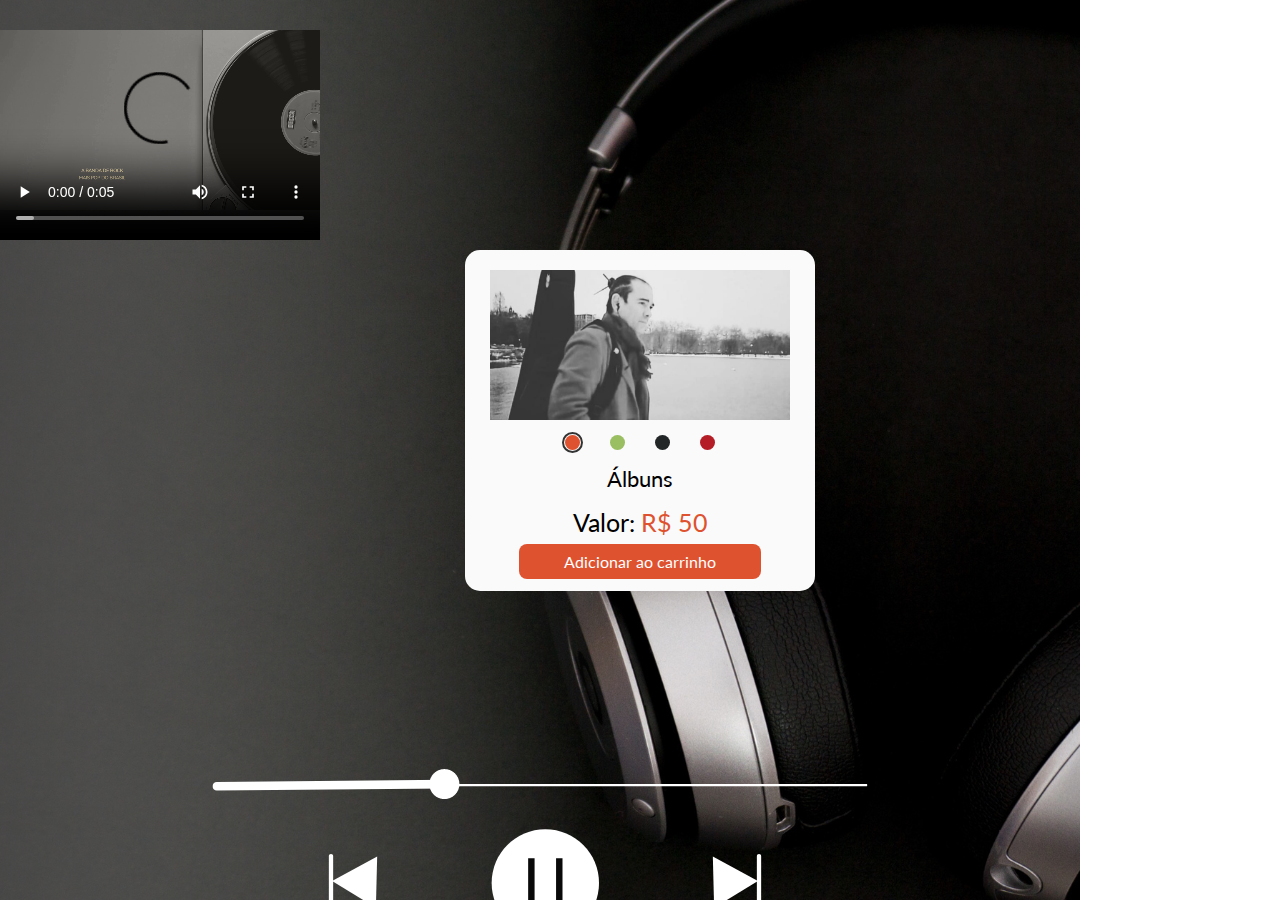
==== index.html @ f75fc334 "Update index.html" ====
<!DOCTYPE html>
<html lang="en">
<head>
    <meta charset="UTF-8">
    <meta http-equiv="X-UA-Compatible" content="IE=edge">
    <meta name="viewport" content="width=device-width, initial-scale=1.0">
    <link rel="stylesheet" href="styles.css">
    <title>A banda de rock mais pop do mundo</title>
</head>

    <body>

<video width="320" height="240" controls>
  <source src="movie.mp4" type="video/mp4">
  </video>
        
   <div class="container">
       <div class="product">
           <div class="image">
               <img class="product-image" src="loran1.png" alt="">
           </div>
           <div class="color">
               <span class="orange active" data-image="loran1.png" data-color="#DE522F"></span>
               <span class="green" data-image="loran2.png" data-color="#9ABE62"></span>
               <span class="black" data-image="loran3.png" data-color="#222627"></span>
               <span class="red" data-image="loran4.png" data-color="#B41D26"></span>
           </div>
           <div class="title">
               Álbuns
           </div>   
           <div class="detail">
               <p>Valor: <span>R$ 50</span></p>
               <a href="#">Adicionar ao carrinho</a>
           </div>
       </div>
   </div>

   <script src="https://cdnjs.cloudflare.com/ajax/libs/jquery/3.6.0/jquery.min.js" integrity="sha512-894YE6QWD5I59HgZOGReFYm4dnWc1Qt5NtvYSaNcOP+u1T9qYdvdihz0PPSiiqn/+/3e7Jo4EaG7TubfWGUrMQ==" crossorigin="anonymous" referrerpolicy="no-referrer"></script>

   <script>
       $(".color span").click(function(){

        $(".color span").removeClass("active");
        $(this).addClass("active");
        $(".detail span").css("color",$(this).attr("data-color"));
        $(".detail a").css("background",$(this).attr("data-color"));
        $(".product-image").attr("src",$(this).attr("data-image"));
        $("body").css("background",$(this).attr("data-color"));
       });
   </script>

</body>
</html>
---- styles.css ----
@import url('https://fonts.googleapis.com/css2?family=Lato:ital,wght@0,100;0,300;0,400;0,700;0,900;1,100;1,300;1,400;1,700;1,900&display=swap');

*{
    margin: 0;
    padding: 0;
    box-sizing: border-box;
    font-family: 'Lato', sans-serif;
}

body{
    width: 100%;
    height: 100vh;
    position: relative;
    background: url(loranfone.png);
    background-size: auto;
    background-repeat: no-repeat;
}

.container{
    width: 350px;
    height: 400px;
    position: absolute;
    left: 50%;
    top: 50%;
    transform: translate(-50%,-50%);
}

.container .product{
    background: #fafafa;
    padding: 20px;
    text-align: center;
    border-radius: 15px;
}

.container .product .image{
    width: 300px;
    height: 150px;
    margin: auto;
}

.container .product .image .product-image{
    width: 100%;
    height: 100%;
    object-fit: contain;
    transition: 0.8s linear;
}

.container .product .color{
    display: flex;
    align-items:center ;
    justify-content: center;
    margin: 15px;
}

.container .product .color span{
    width: 15px;
    height: 15px;
    margin: 0 15px;
    border-radius: 50%;
    background: #DE522F;
    cursor: pointer;
    position: relative;
}

.container .product .color .green{
    background: #9ABE62;
}

.container .product .color .black{
    background: #222627;
}

.container .product .color .red{
    background: #B41D26;
}

.container .product .color .orange{
    background: #DE522F;
}

.container .product .color .active::after{
    content: "";
    width: 17px;
    height: 17px;
    border-radius: 50%;
    border: 2px solid #333;
    position: absolute;
    left: -3px;
    top: -3px;
}

.container .product .title{
    font-size: 22px;
    text-align: center;
}

.container .product .detail{
    text-align: center;
}

.container .product .detail p{
    margin: 15px;
    font-size: 25px;
}

.container .product .detail p span{
    color: #DE522F;
}

.container .product .detail a{
    text-decoration: none;
    background: #DE522F;
    padding: 8px 45px;
    border-radius: 8px;
    color: white;
    margin: 15px;
}
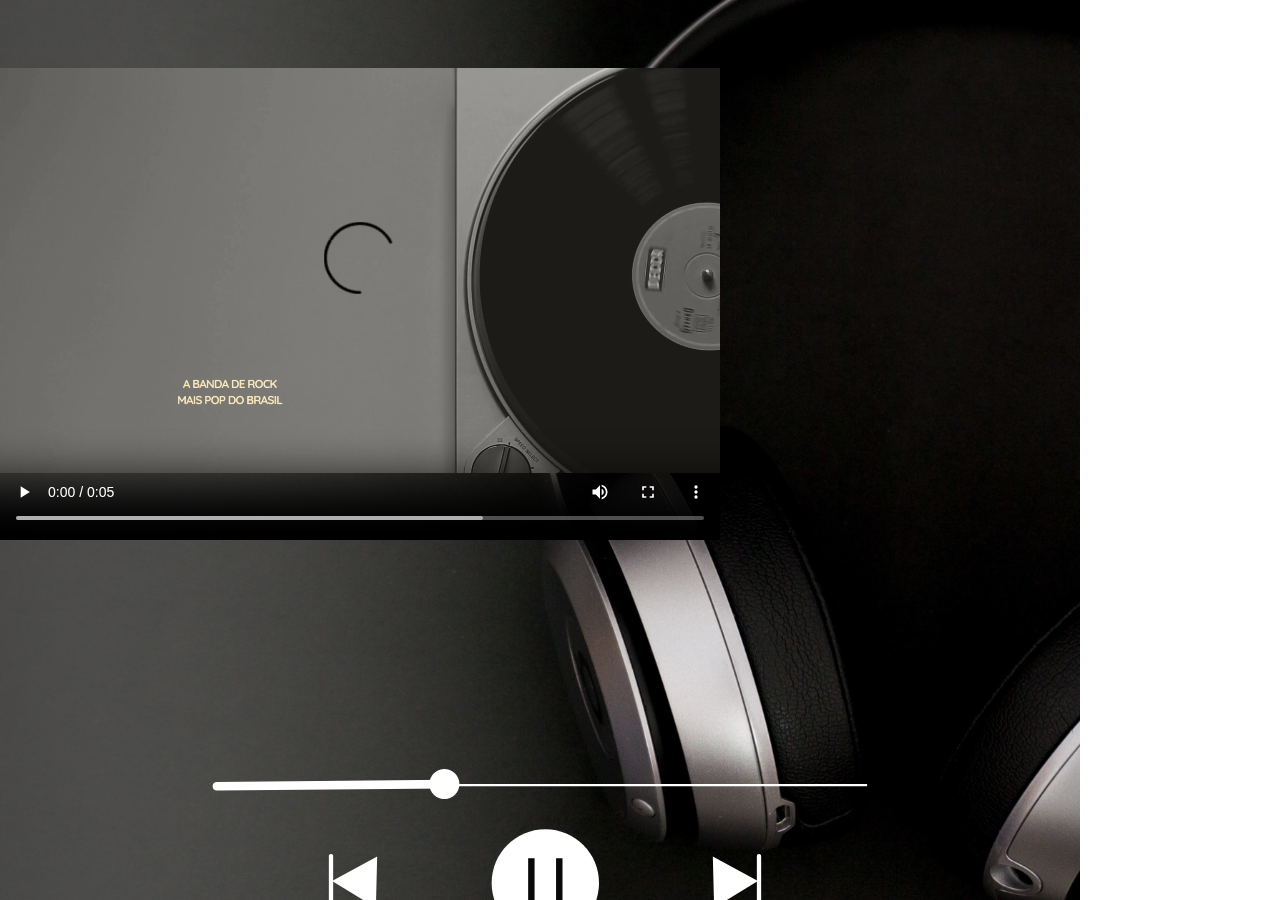
==== commit 1ee306e7: "Update index.html" ====
--- a/index.html
+++ b/index.html
@@ -10,44 +10,6 @@
 
     <body>
 
-<video width="320" height="240" controls>
+<video width="720" height="540" controls>
   <source src="movie.mp4" type="video/mp4">
   </video>
-        
-   <div class="container">
-       <div class="product">
-           <div class="image">
-               <img class="product-image" src="loran1.png" alt="">
-           </div>
-           <div class="color">
-               <span class="orange active" data-image="loran1.png" data-color="#DE522F"></span>
-               <span class="green" data-image="loran2.png" data-color="#9ABE62"></span>
-               <span class="black" data-image="loran3.png" data-color="#222627"></span>
-               <span class="red" data-image="loran4.png" data-color="#B41D26"></span>
-           </div>
-           <div class="title">
-               Álbuns
-           </div>   
-           <div class="detail">
-               <p>Valor: <span>R$ 50</span></p>
-               <a href="#">Adicionar ao carrinho</a>
-           </div>
-       </div>
-   </div>
-
-   <script src="https://cdnjs.cloudflare.com/ajax/libs/jquery/3.6.0/jquery.min.js" integrity="sha512-894YE6QWD5I59HgZOGReFYm4dnWc1Qt5NtvYSaNcOP+u1T9qYdvdihz0PPSiiqn/+/3e7Jo4EaG7TubfWGUrMQ==" crossorigin="anonymous" referrerpolicy="no-referrer"></script>
-
-   <script>
-       $(".color span").click(function(){
-
-        $(".color span").removeClass("active");
-        $(this).addClass("active");
-        $(".detail span").css("color",$(this).attr("data-color"));
-        $(".detail a").css("background",$(this).attr("data-color"));
-        $(".product-image").attr("src",$(this).attr("data-image"));
-        $("body").css("background",$(this).attr("data-color"));
-       });
-   </script>
-
-</body>
-</html>
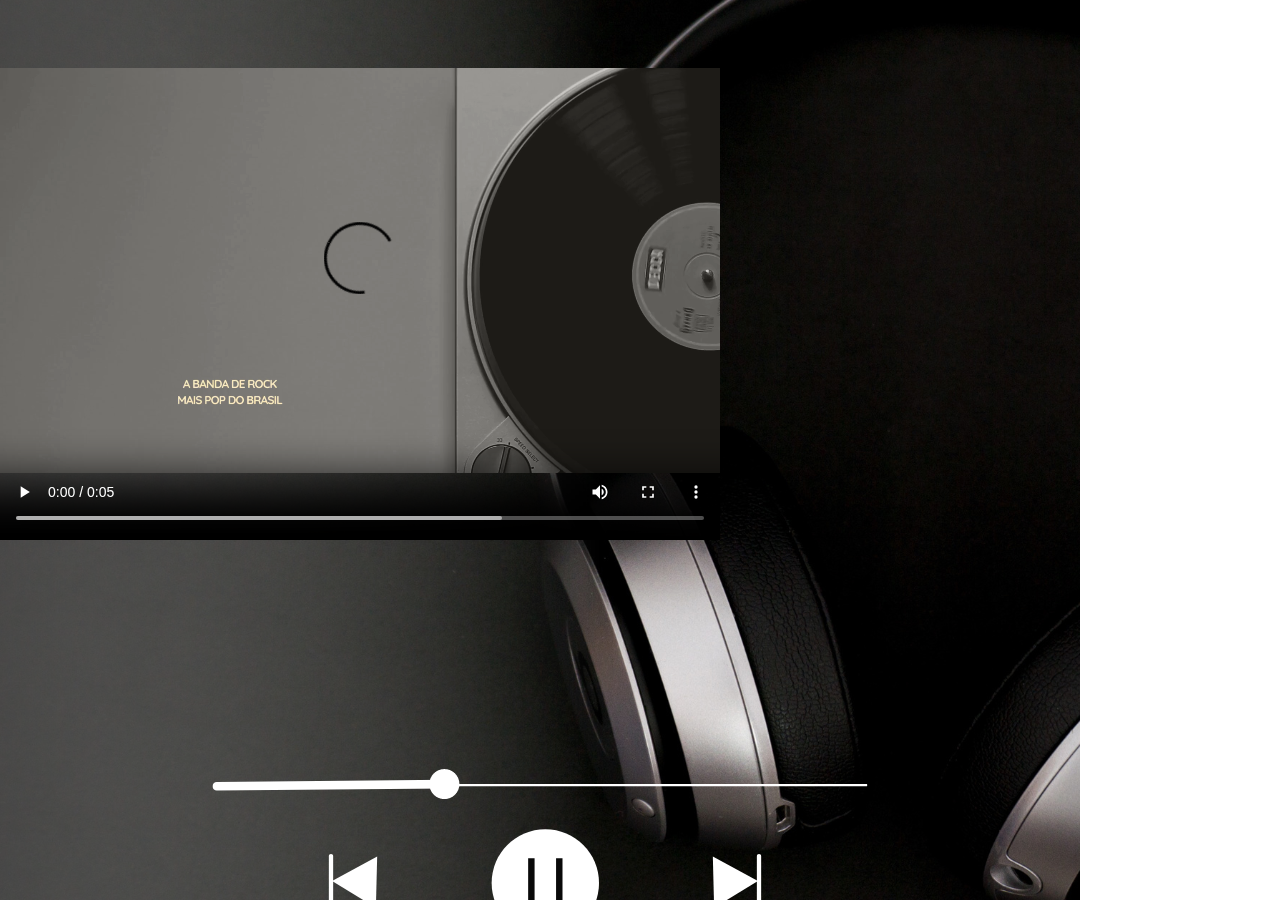
==== commit 728672b9: "Update index.html" ====
--- a/index.html
+++ b/index.html
@@ -13,3 +13,5 @@
 <video width="720" height="540" controls>
   <source src="movie.mp4" type="video/mp4">
   </video>
+        <body/>
+<html/>
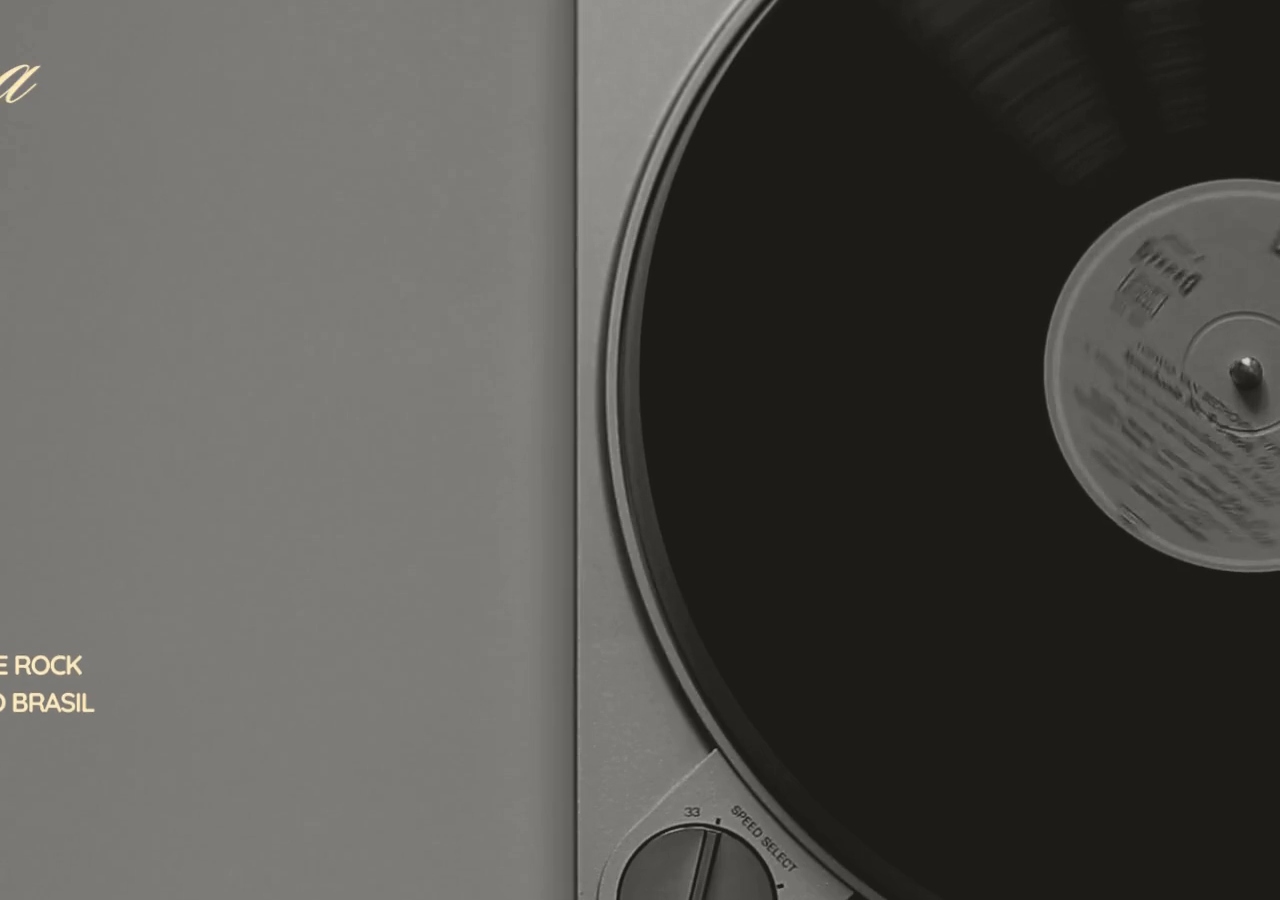
==== commit cfbbd6cc: "Update index.html" ====
--- a/index.html
+++ b/index.html
@@ -1,17 +1,72 @@
 <!DOCTYPE html>
-<html lang="en">
+<html>
 <head>
-    <meta charset="UTF-8">
-    <meta http-equiv="X-UA-Compatible" content="IE=edge">
-    <meta name="viewport" content="width=device-width, initial-scale=1.0">
-    <link rel="stylesheet" href="styles.css">
-    <title>A banda de rock mais pop do mundo</title>
+<meta name="viewport" content="width=device-width, initial-scale=1">
+<style>
+* {
+  box-sizing: border-box;
+}
+
+body {
+  margin: 0;
+  font-family: Arial;
+  font-size: 17px;
+}
+
+#myVideo {
+  position: fixed;
+  right: 0;
+  bottom: 0;
+  min-width: 100%; 
+  min-height: 100%;
+}
+
+.content {
+  position: fixed;
+  bottom: 0;
+  background: rgba(0, 0, 0, 0.5);
+  color: #f1f1f1;
+  width: 100%;
+  padding: 20px;
+}
+
+#myBtn {
+  width: 200px;
+  font-size: 18px;
+  padding: 10px;
+  border: none;
+  background: #000;
+  color: #fff;
+  cursor: pointer;
+}
+
+#myBtn:hover {
+  background: #ddd;
+  color: black;
+}
+</style>
 </head>
+<body>
 
-    <body>
+<video autoplay muted loop id="myVideo">
+  <source src="movie.mp4" type="video/mp4">
+  Your browser does not support HTML5 video.
+</video>
 
-<video width="720" height="540" controls>
-  <source src="movie.mp4" type="video/mp4">
-  </video>
-        <body/>
-<html/>
+<script>
+var video = document.getElementById("myVideo");
+var btn = document.getElementById("myBtn");
+
+function myFunction() {
+  if (video.paused) {
+    video.play();
+    btn.innerHTML = "Pause";
+  } else {
+    video.pause();
+    btn.innerHTML = "Play";
+  }
+}
+</script>
+
+</body>
+</html>
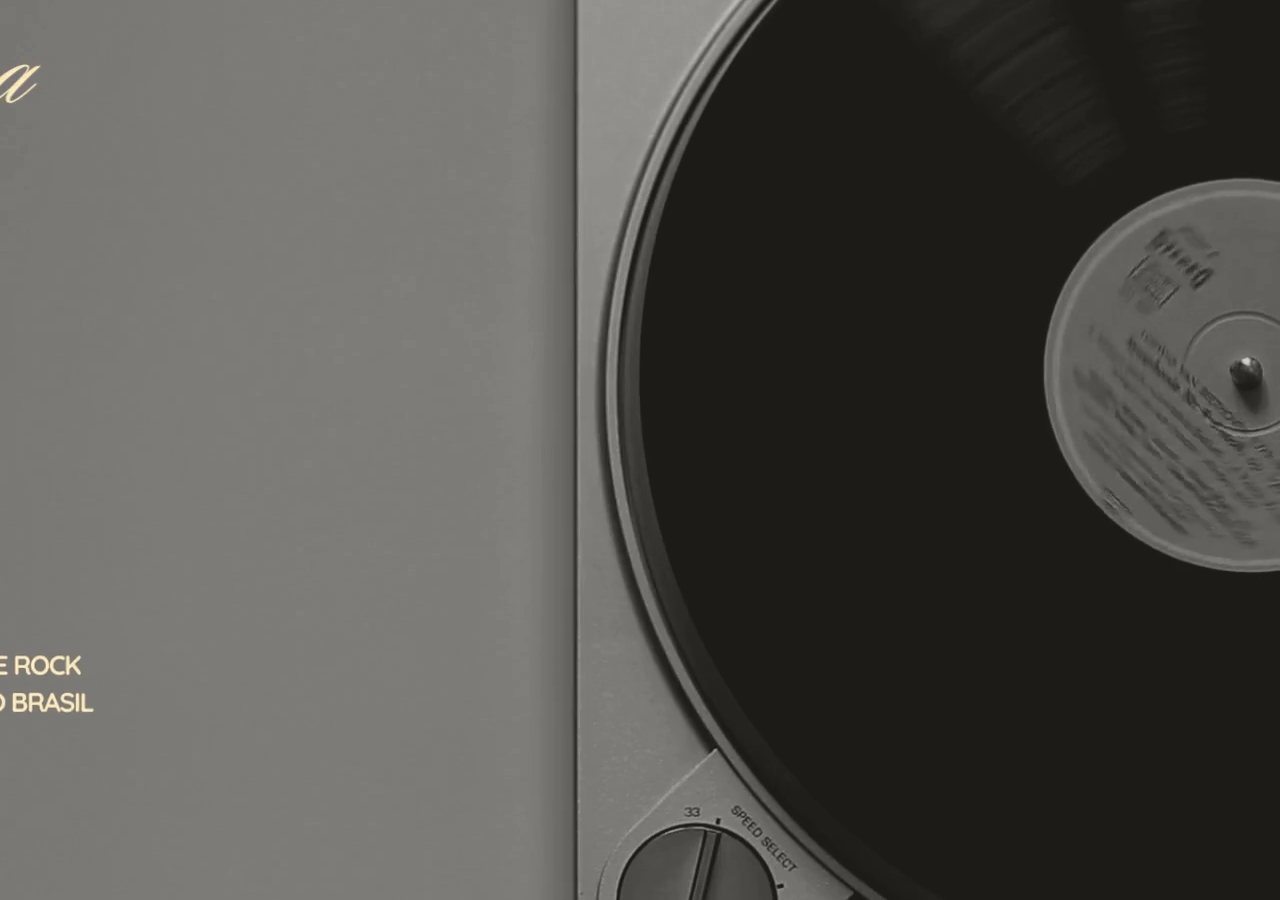
==== commit 1264587a: "Update index.html" ====
--- a/index.html
+++ b/index.html
@@ -17,8 +17,8 @@
   position: fixed;
   right: 0;
   bottom: 0;
-  min-width: 100%; 
-  min-height: 100%;
+  min-width:70%; 
+  min-height: 70%;
 }
 
 .content {
@@ -26,7 +26,7 @@
   bottom: 0;
   background: rgba(0, 0, 0, 0.5);
   color: #f1f1f1;
-  width: 100%;
+  width: 70%;
   padding: 20px;
 }
 
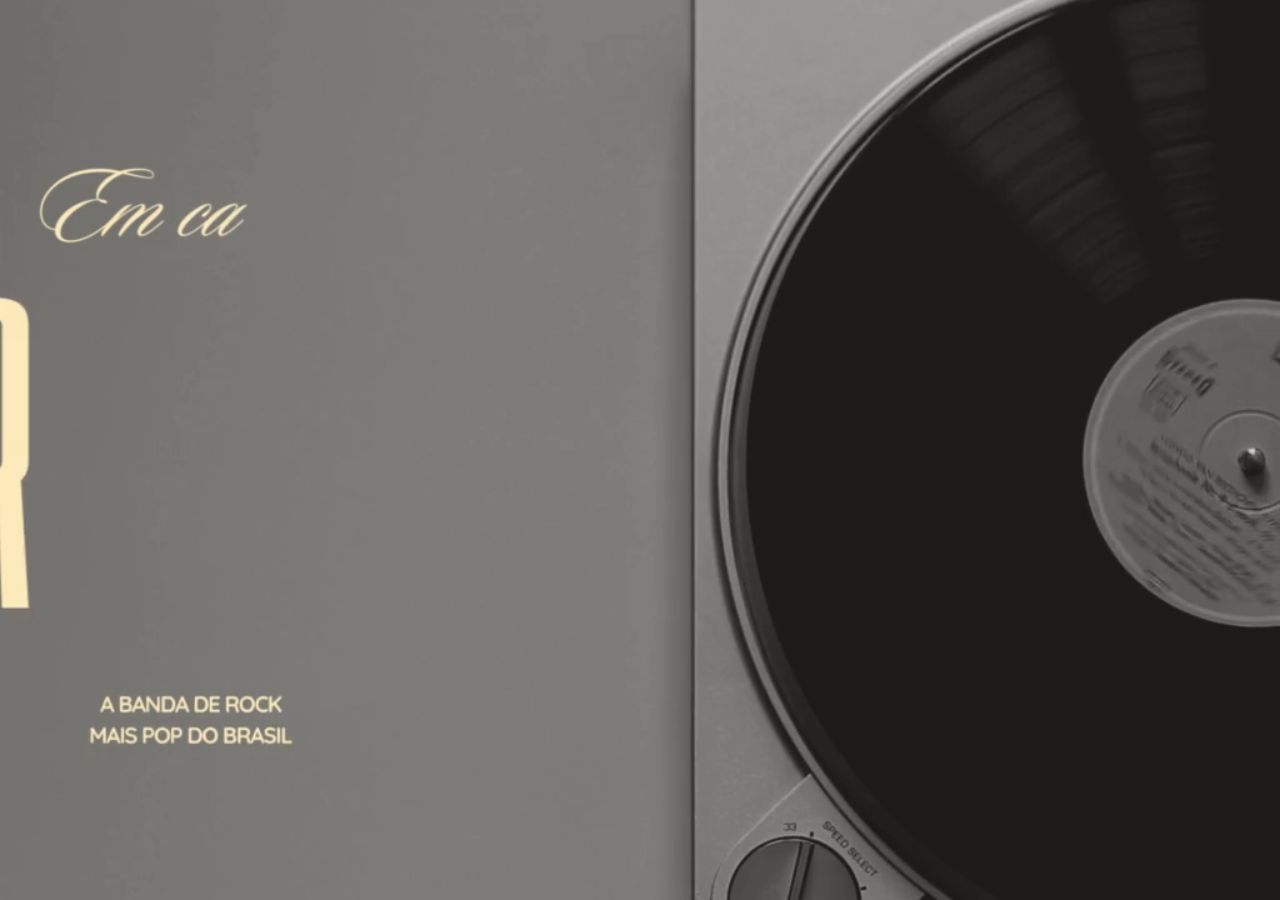
==== commit 02cd1c6e: "Update index.html" ====
--- a/index.html
+++ b/index.html
@@ -1,7 +1,10 @@
 <!DOCTYPE html>
 <html>
 <head>
-<meta name="viewport" content="width=device-width, initial-scale=1">
+    <meta charset="UTF-8">
+    <meta name="viewport" content="width=device-width, initial-scale=1.0">
+    <title>Loran Regis</title>
+
 <style>
 * {
   box-sizing: border-box;
@@ -17,8 +20,8 @@
   position: fixed;
   right: 0;
   bottom: 0;
-  min-width:70%; 
-  min-height: 70%;
+  min-width:100%; 
+  min-height: 100%;
 }
 
 .content {
@@ -46,13 +49,16 @@
 }
 </style>
 </head>
-<body>
+
+  <body>
 
 <video autoplay muted loop id="myVideo">
-  <source src="movie.mp4" type="video/mp4">
+  <source src="emcart.mp4" type="video/mp4">
   Your browser does not support HTML5 video.
 </video>
-
+    
+         
+  
 <script>
 var video = document.getElementById("myVideo");
 var btn = document.getElementById("myBtn");
